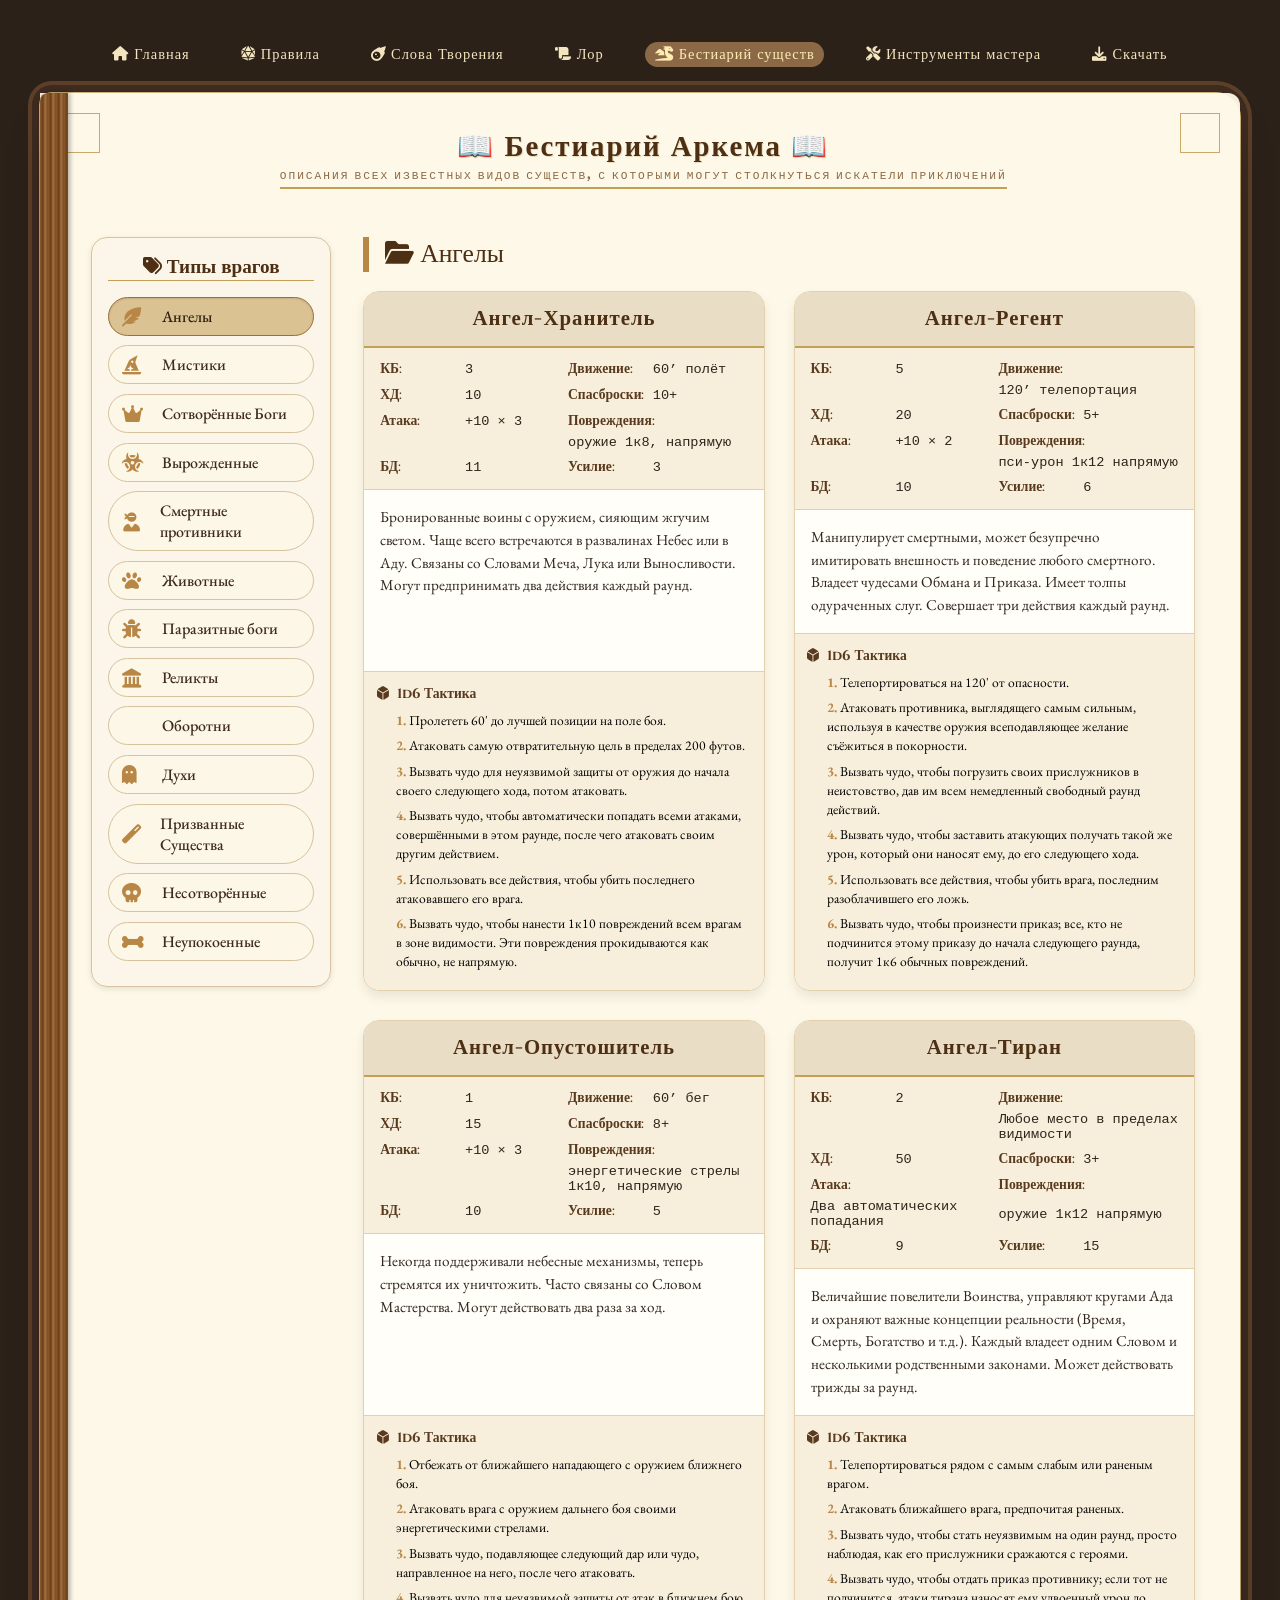
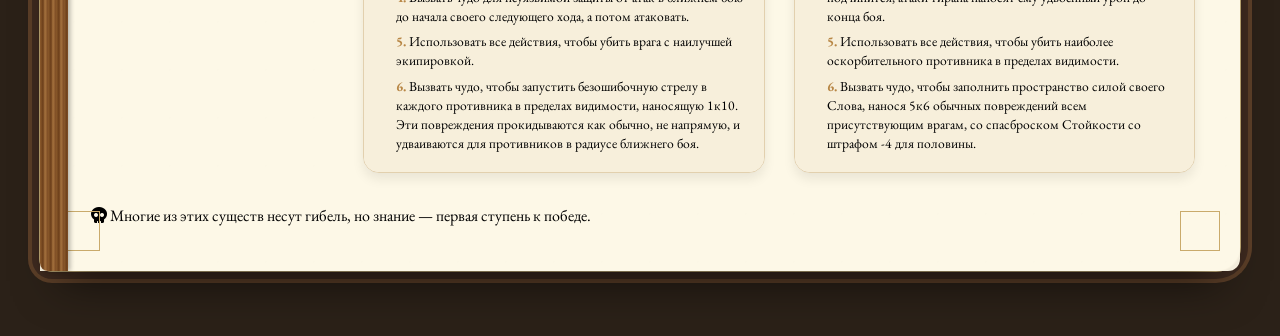
==== bestiary.html @ 27522616 "4" ====
<!DOCTYPE html>
<html lang="ru">
<head>
  <meta charset="UTF-8">
  <meta name="viewport" content="width=device-width, initial-scale=1.0, user-scalable=yes">
  <title>Бестиарий | Существа мира Аркем</title>
  <link href="https://fonts.googleapis.com/css2?family=Cinzel:wght@400;500;600;700&family=EB+Garamond:ital,wght@0,400;0,500;0,600;1,400;1,500&family=Special+Elite&display=swap" rel="stylesheet">
  <link rel="stylesheet" href="https://cdnjs.cloudflare.com/ajax/libs/font-awesome/6.0.0-beta3/css/all.min.css">
  <link rel="stylesheet" href="css/main.css">
  <style>
    /* Специфические стили для бестиария */
    .bestiary-container {
      display: flex;
      flex-wrap: wrap;
      gap: 2rem;
      margin-top: 1rem;
    }

    .categories-sidebar {
      flex: 0 0 240px;
      background: rgba(250, 245, 235, 0.6);
      border-radius: 1rem;
      padding: 1rem;
      border: 1px solid #d6c29d;
      box-shadow: inset 0 0 0 1px #fff8e7, 0 2px 6px rgba(0,0,0,0.1);
      height: fit-content;
    }

    .categories-sidebar h3 {
      font-family: 'Cinzel', serif;
      font-size: 1.2rem;
      text-align: center;
      margin-bottom: 1rem;
      color: #4d2f14;
      border-bottom: 1px solid #c2a156;
      display: inline-block;
      width: 100%;
    }

    .cat-btn {
      display: flex;
      align-items: center;
      gap: 0.7rem;
      width: 100%;
      background: #fdf7e8;
      border: 1px solid #d6c29d;
      border-radius: 2rem;
      padding: 0.5rem 0.8rem;
      margin-bottom: 0.6rem;
      font-family: 'EB Garamond', serif;
      font-size: 1rem;
      font-weight: 500;
      color: #3e2a1f;
      cursor: pointer;
      transition: all 0.2s;
      text-align: left;
    }

    .cat-btn i {
      width: 1.8rem;
      font-size: 1.2rem;
      color: #b88746;
    }

    .cat-btn:hover {
      background: #ecdbaa;
      border-color: #b88746;
    }

    .cat-btn.active {
      background: #dac292;
      border-color: #9b6e3c;
      color: #2d1f12;
      box-shadow: inset 0 1px 2px rgba(0,0,0,0.1);
    }

    .bestiary-content {
      flex: 1;
      min-width: 280px;
    }

    .category-title {
      font-family: 'Cinzel', serif;
      font-size: 1.6rem;
      color: #4d2f14;
      border-left: 6px solid #b88746;
      padding-left: 1rem;
      margin-bottom: 1.2rem;
    }

    .creature-grid {
      display: grid;
      grid-template-columns: repeat(auto-fill, minmax(380px, 1fr));
      gap: 1.8rem;
    }

    .creature-card {
      background: #fefcf5;
      border-radius: 1rem;
      border: 1px solid #e2d0ae;
      overflow: hidden;
      transition: transform 0.2s, box-shadow 0.2s;
      box-shadow: 0 6px 12px rgba(0,0,0,0.08);
      display: flex;
      flex-direction: column;
    }

    .creature-card:hover {
      transform: translateY(-4px);
      box-shadow: 0 12px 24px rgba(0,0,0,0.12);
    }

    .creature-name {
      background: #e9ddc5;
      padding: 0.8rem 1rem;
      font-family: 'Cinzel', serif;
      font-weight: 600;
      font-size: 1.3rem;
      color: #4d2f14;
      border-bottom: 2px solid #c2a156;
      text-align: center;
      letter-spacing: 1px;
    }

    .stats-grid {
      display: grid;
      grid-template-columns: repeat(2, 1fr);
      gap: 0.5rem;
      padding: 0.8rem 1rem;
      background: #f7efdb;
      border-bottom: 1px solid #e2d0ae;
      font-size: 0.85rem;
    }

    .stat-item {
      display: flex;
      align-items: baseline;
      gap: 0.3rem;
      flex-wrap: wrap;
    }

    .stat-label {
      font-family: 'Cinzel', serif;
      font-weight: 600;
      color: #5a3a1f;
      min-width: 80px;
    }

    .stat-value {
      font-family: 'Courier New', monospace;
      font-weight: 500;
      color: #2f241b;
    }

    .creature-desc {
      padding: 1rem;
      line-height: 1.5;
      font-size: 0.95rem;
      color: #2f241b;
      flex: 1;
      background: #fffef9;
    }

    .tactic-table {
      background: #f7efdb;
      border-top: 1px solid #e2d0ae;
      padding: 0.8rem;
      font-size: 0.85rem;
    }

    .tactic-table h4 {
      font-family: 'Cinzel', serif;
      margin-bottom: 0.5rem;
      color: #5a3a1f;
      display: flex;
      align-items: center;
      gap: 0.5rem;
    }

    .tactic-table ol {
      margin-left: 1.2rem;
      list-style-type: none;
      counter-reset: tactic-counter;
    }

    .tactic-table li {
      counter-increment: tactic-counter;
      margin-bottom: 0.4rem;
      line-height: 1.4;
    }

    .tactic-table li::before {
      content: counter(tactic-counter) ". ";
      font-weight: bold;
      color: #b88746;
    }

    .empty-message {
      text-align: center;
      font-style: italic;
      padding: 2rem;
      background: #faf3e4;
      border-radius: 1rem;
      color: #7a623c;
    }

    @media (max-width: 760px) {
      .bestiary-container {
        flex-direction: column;
      }
      .categories-sidebar {
        flex: auto;
        width: 100%;
      }
      .cat-btn {
        display: inline-flex;
        width: auto;
        margin-right: 0.5rem;
        margin-bottom: 0.5rem;
      }
      .categories-sidebar {
        display: flex;
        flex-wrap: wrap;
        gap: 0.5rem;
      }
      .categories-sidebar h3 {
        width: 100%;
      }
      .stats-grid {
        grid-template-columns: 1fr;
      }
      .stat-item {
        justify-content: space-between;
      }
    }
  </style>
</head>
<body>

<div class="nav-links">
  <a href="index.html"><i class="fas fa-home"></i> Главная</a>
  <a href="rules.html"><i class="fas fa-dice-d20"></i> Правила</a>
  <a href="words.html"><i class="fas fa-meteor"></i> Слова Творения</a>
  <a href="lore.html"><i class="fas fa-scroll"></i> Лор</a>
  <a href="bestiary.html" class="active"><i class="fas fa-dragon"></i> Бестиарий существ</a>
  <a href="tools.html"><i class="fas fa-tools"></i> Инструменты мастера</a>
  <a href="download.html"><i class="fas fa-download"></i> Скачать</a>
</div>

<div class="book">
  <div class="page">
    <div class="corner corner-tl"></div>
    <div class="corner corner-tr"></div>
    <div class="corner corner-bl"></div>
    <div class="corner corner-br"></div>

    <div style="text-align: center;">
      <div class="page-title">
        <h1>📖 Бестиарий Аркема 📖</h1>
        <div class="subhead">Описания всех известных видов существ, с которыми могут столкнуться искатели приключений</div>
      </div>
    </div>

    <div class="bestiary-container">
      <div class="categories-sidebar">
        <h3><i class="fas fa-tags"></i> Типы врагов</h3>
        <div id="category-buttons"></div>
      </div>
      <div class="bestiary-content">
        <div id="category-title" class="category-title"></div>
        <div id="creatures-list" class="creature-grid"></div>
      </div>
    </div>

    <div class="footer-note" style="margin-top: 2rem;">
      <span><i class="fas fa-skull"></i> Многие из этих существ несут гибель, но знание — первая ступень к победе.</span>
    </div>
  </div>
</div>

<script>
  const bestiaryData = {
    "Ангелы": [
      {
        name: "Ангел-Хранитель",
        stats: { КБ: "3", Движение: "60’ полёт", ХД: "10", Спасброски: "10+", Атака: "+10 × 3", Повреждения: "оружие 1к8, напрямую", БД: "11", Усилие: "3" },
        desc: "Бронированные воины с оружием, сияющим жгучим светом. Чаще всего встречаются в развалинах Небес или в Аду. Связаны со Словами Меча, Лука или Выносливости. Могут предпринимать два действия каждый раунд.",
        tactics: [
          "Пролететь 60' до лучшей позиции на поле боя.",
          "Атаковать самую отвратительную цель в пределах 200 футов.",
          "Вызвать чудо для неуязвимой защиты от оружия до начала своего следующего хода, потом атаковать.",
          "Вызвать чудо, чтобы автоматически попадать всеми атаками, совершёнными в этом раунде, после чего атаковать своим другим действием.",
          "Использовать все действия, чтобы убить последнего атаковавшего его врага.",
          "Вызвать чудо, чтобы нанести 1к10 повреждений всем врагам в зоне видимости. Эти повреждения прокидываются как обычно, не напрямую."
        ]
      },
      {
        name: "Ангел-Регент",
        stats: { КБ: "5", Движение: "120’ телепортация", ХД: "20", Спасброски: "5+", Атака: "+10 × 2", Повреждения: "пси-урон 1к12 напрямую", БД: "10", Усилие: "6" },
        desc: "Манипулирует смертными, может безупречно имитировать внешность и поведение любого смертного. Владеет чудесами Обмана и Приказа. Имеет толпы одураченных слуг. Совершает три действия каждый раунд.",
        tactics: [
          "Телепортироваться на 120' от опасности.",
          "Атаковать противника, выглядящего самым сильным, используя в качестве оружия всеподавляющее желание съёжиться в покорности.",
          "Вызвать чудо, чтобы погрузить своих прислужников в неистовство, дав им всем немедленный свободный раунд действий.",
          "Вызвать чудо, чтобы заставить атакующих получать такой же урон, который они наносят ему, до его следующего хода.",
          "Использовать все действия, чтобы убить врага, последним разоблачившего его ложь.",
          "Вызвать чудо, чтобы произнести приказ; все, кто не подчинится этому приказу до начала следующего раунда, получит 1к6 обычных повреждений."
        ]
      },
      {
        name: "Ангел-Опустошитель",
        stats: { КБ: "1", Движение: "60’ бег", ХД: "15", Спасброски: "8+", Атака: "+10 × 3", Повреждения: "энергетические стрелы 1к10, напрямую", БД: "10", Усилие: "5" },
        desc: "Некогда поддерживали небесные механизмы, теперь стремятся их уничтожить. Часто связаны со Словом Мастерства. Могут действовать два раза за ход.",
        tactics: [
          "Отбежать от ближайшего нападающего с оружием ближнего боя.",
          "Атаковать врага с оружием дальнего боя своими энергетическими стрелами.",
          "Вызвать чудо, подавляющее следующий дар или чудо, направленное на него, после чего атаковать.",
          "Вызвать чудо для неуязвимой защиты от атак в ближнем бою до начала своего следующего хода, а потом атаковать.",
          "Использовать все действия, чтобы убить врага с наилучшей экипировкой.",
          "Вызвать чудо, чтобы запустить безошибочную стрелу в каждого противника в пределах видимости, наносящую 1к10. Эти повреждения прокидываются как обычно, не напрямую, и удваиваются для противников в радиусе ближнего боя."
        ]
      },
      {
        name: "Ангел-Тиран",
        stats: { КБ: "2", Движение: "Любое место в пределах видимости", ХД: "50", Спасброски: "3+", Атака: "Два автоматических попадания", Повреждения: "оружие 1к12 напрямую", БД: "9", Усилие: "15" },
        desc: "Величайшие повелители Воинства, управляют кругами Ада и охраняют важные концепции реальности (Время, Смерть, Богатство и т.д.). Каждый владеет одним Словом и несколькими родственными законами. Может действовать трижды за раунд.",
        tactics: [
          "Телепортироваться рядом с самым слабым или раненым врагом.",
          "Атаковать ближайшего врага, предпочитая раненых.",
          "Вызвать чудо, чтобы стать неуязвимым на один раунд, просто наблюдая, как его прислужники сражаются с героями.",
          "Вызвать чудо, чтобы отдать приказ противнику; если тот не подчинится, атаки тирана наносят ему удвоенный урон до конца боя.",
          "Использовать все действия, чтобы убить наиболее оскорбительного противника в пределах видимости.",
          "Вызвать чудо, чтобы заполнить пространство силой своего Слова, нанося 5к6 обычных повреждений всем присутствующим врагам, со спасброском Стойкости со штрафом -4 для половины."
        ]
      }
    ],
    "Мистики": [
      {
        name: "Младший Мистик",
        stats: { КБ: "5", Движение: "30’ бег", ХД: "16", Спасброски: "9+", Атака: "+10 × 2", Повреждения: "магия 1к10 напрямую", БД: "10", Усилие: "6" },
        desc: "В высшей степени одарённые смертные маги, младшие адепты Чёрных Академий, первосвященники меньших религий и придворные волшебники. Обладают Словом Колдовства и теургическими призывами Врат. Способны совершать два действия за ход.",
        tactics: [
          "Переместиться так, чтобы прислужники или преграда оказались между ним и врагами. Некоторые Мистики двигаются сами, другие двигают или создают местность.",
          "Использовать Слово или призыв, чтобы проклясть, замедлить или другим способом ослабить противников.",
          "Обрушить на наиболее похожего на колдуна противника свою самую сильную доступную атаку.",
          "Использовать способность, действующую по площади, чтобы повредить как можно больше различных противников одновременно.",
          "Усилить своих прислужников Словом, дав им немедленное дополнительное действие, и нанести 1к12 повреждений всем противникам побочным эффектом Слова.",
          "Ничего не делать, кроме накопления силы целый раунд; в следующем раунде все его атаки автоматически попадают и наносят максимальные повреждения, эффект заклинаний также максимален."
        ]
      },
      {
        name: "Старший Мистик",
        stats: { КБ: "4", Движение: "60’ полёт", ХД: "22", Спасброски: "6+", Атака: "+11 × 2", Повреждения: "магия 1к12 напрямую", БД: "10", Усилие: "8" },
        desc: "Старшие маги Чёрных Академий, патриархи Единой Церкви, придворные волшебники императоров, личи-повелители. Адепты как минимум двух Слов в дополнение к Колдовству, способные использовать теургические призывы Врат или Пути. Обладают двумя действиями за ход.",
        tactics: [
          "Переместиться так, чтобы прислужники или преграда оказались между ним и врагами. Некоторые Мистики двигаются сами, другие двигают или создают местность.",
          "Использовать Слово или призыв, чтобы проклясть, замедлить или другим способом ослабить противников.",
          "Обрушить на наиболее похожего на колдуна противника свою самую сильную доступную атаку.",
          "Использовать способность, действующую по площади, чтобы повредить как можно больше различных противников одновременно.",
          "Усилить своих прислужников Словом, дав им немедленное дополнительное действие, и нанести 1к12 повреждений всем противникам побочным эффектом Слова.",
          "Ничего не делать, кроме накопления силы целый раунд; в следующем раунде все его атаки автоматически попадают и наносят максимальные повреждения, эффект заклинаний также максимален."
        ]
      },
      {
        name: "Мистик-Повелитель",
        stats: { КБ: "2", Движение: "120’ телепорт", ХД: "36", Спасброски: "3+", Атака: "+15 × 3", Повреждения: "магия 1к12 напрямую", БД: "11", Усилие: "15" },
        desc: "Колдуны-тираны целых миров или загадочные отшельники, обитающие в расколотых залах Небес. Для них открыта любая степень теургии, в дополнение к как минимум трём Словам помимо Колдовства. Могут совершать три действия за ход.",
        tactics: [
          "Переместиться так, чтобы прислужники или преграда оказались между ним и врагами. Некоторые Мистики двигаются сами, другие двигают или создают местность.",
          "Использовать Слово или призыв, чтобы проклясть, замедлить или другим способом ослабить противников.",
          "Обрушить на наиболее похожего на колдуна противника свою самую сильную доступную атаку.",
          "Использовать способность, действующую по площади, чтобы повредить как можно больше различных противников одновременно.",
          "Усилить своих прислужников Словом, дав им немедленное дополнительное действие, и нанести 1к12 повреждений всем противникам побочным эффектом Слова.",
          "Ничего не делать, кроме накопления силы целый раунд; в следующем раунде все его атаки автоматически попадают и наносят максимальные повреждения, эффект заклинаний также максимален."
        ]
      }
    ],
 "Сотворённые Боги": [
  {
    name: "Сотворённый Бог",
    stats: {
      КБ: "0",
      Движение: "120’ избранным способом",
      ХД: "50",
      Спасброски: "Всегда успех",
      Атака: "Два автоматических попадания",
      Повреждения: "удар 1к20 напрямую",
      БД: "11",
      Усилие: "Особое"
    },
    desc: "Сотворённые Боги — конструкты, воплощающие идеалы своих создателей. Обладают фактически неограниченным Усилием и свободно используют дары и чудеса своих Слов. Личные атаки наносят повреждения напрямую. Все существа с 1–2 хит-дайсами в пределах видимости полностью подчинены их воле. При гибели бог взрывается, нанося 10к8 повреждений в радиусе десяти миль или создавая магический монумент. Встречаются в компании теотехнических культов, без которых склонны к упадку.",
    tactics: [
      "Переместиться, чтобы занять командное место на поле боя, подходящее для внушения благоговейного страха своим врагам или атак дальних противников.",
      "Потратить раунд на наслаждение собственной мощью, используя Слова драматичным, но необязательно полезным способом.",
      "Выбрать одного противника и обрушить на него все имеющиеся в распоряжении бога кары. Оскорбляющим противникам отдаётся предпочтение перед опасными.",
      "Разбросать или дезориентировать врагов чудом, переместив их подальше от себя или создав между ними и собой барьер.",
      "Распространить вокруг божественный гнев, используя каждое действие против разных врагов, и каждый раз пользуясь разными атаками или чудесами.",
      "Потребовать от противников поклоняться ему, используя подрывающие силы чудеса, которые ослабляют или обращают врагов без риска их смерти."
    ]
  }
],
    "Вырожденные": [
{
    name: "Меньший Вырожденный",
    stats: {
      КБ: "7–9",
      Движение: "40’ бег",
      ХД: "1–5",
      Спасброски: "15+",
      Атака: "+ХД",
      Повреждения: "1к6 или согласно оружию",
      БД: "8",
      Усилие: "1"
    },
    desc: "Мерзкие и извращённые существа — деформированные звери или изменённые люди. В пределах одного типа имеют одинаковый класс брони и хит-дайсы, хотя альфы и вожди могут быть крупнее. Бонус к попаданию равен максимуму хит-дайсов.",
    tactics: [
      "Убежать от противника, который ранил его или его товарища в прошлом раунде, и атаковать кого-то другого. Если других врагов нет — съёжиться в страхе на один раунд.",
      "Обойти цель кругом, проклиная или иным способом выражая угрозу. Разумные создания могут попытаться вынудить противника сдаться.",
      "Атаковать ближнюю цель, предпочитая тех, кто уже сражается с его товарищем.",
      "Атаковать ближайшего раненого врага или противника, находящегося в уязвимом положении.",
      "Использовать свою атакующую способность на подходящей цели. Если доступной способности нет — атаковать ближайшего врага.",
      "Разорвать плоть павшего врага, убив его, или иным способом выразить природные позывы к неистовству и бездумному насилию."
    ]
  },
  {
    name: "Титанический Зверь",
    stats: {
      КБ: "2",
      Движение: "60’ предпочитаемым способом",
      ХД: "15",
      Спасброски: "8+",
      Атака: "+10 × 3",
      Повреждения: "физические 1к10 напрямую",
      БД: "10",
      Усилие: "5"
    },
    desc: "Ужасающие создания, способные сокрушить любого смертного противника и представляющие угрозу для пантеона Обожествлённых-новичков. Обладают дикими зачатками разума, могут действовать три раза за раунд. Большинство имеет несколько даров.",
    tactics: [
      "С разбега наброситься на самого большого врага в зоне видимости, с автоматическим попаданием своей первой атакой. Если это невозможно — просто атаковать.",
      "Использовать природное окружение против врагов, либо с помощью дара, либо простым разбиванием и разбрасыванием.",
      "С разбега наброситься на противника с оружием дальнего боя, который повредил его в прошлом раунде, с автоматическим попаданием первой атакой. Если такого противника нет, атаковать ближайшего врага.",
      "Активировать один из своих природных даров против врага рядом, предпочитая самого большого.",
      "Яростно угрожать самому раздражающему врагу в качестве действия. В следующей последовательности атак против этого врага все три атаки автоматически попадают.",
      "Припасть к земле и использовать защитные дары. Атаки в этом раунде не производятся, но если кто-то атакует его, он автоматически контратакует после получения удара."
    ]
  },
  {
    name: "Извращённый Огр",
    stats: {
      КБ: "3",
      Движение: "40’ бег",
      ХД: "20",
      Спасброски: "5+",
      Атака: "Одно автоматическое попадание",
      Повреждения: "физическое 1к12 напрямую",
      БД: "9",
      Усилие: "7"
    },
    desc: "Разумные Вырожденные, ведомые отвратительными желаниями. Способны сражаться с несколькими Обожествлёнными одновременно, имея три действия за раунд, но обычно полагаются на толпы меньших слуг, чтобы сначала ослабить противников.",
    tactics: [
      "Переместиться на поле боя подальше от самых опасных противников.",
      "Приказать своим прислужникам прикрыть себя от опасности, дав им немедленно свободный раунд действий.",
      "Использовать один из своих даров на каком-то предмете или особенности рельефа, подготовленной заранее, приведя в действие ловушку или используя природную особенность в качестве опасности для врагов.",
      "Использовать атакующий дар прямо на врага, потратив остальные действия за раунд на атаки.",
      "Пожертвовать отдельным прислужником или 1к6 хит-дайсов союзной Толпы, чтобы отвлечь или помешать противнику, позволяя следующей атаке огра по нему нанести максимальный урон.",
      "Использовать каждое действие в этот ход для призыва даров против своих врагов. Если Усилия недостаточно, атаковать самого слабого или раненого врага, которого легко достать."
    ]
  }    

],
    "Смертные противники": [
{
    name: "Гражданский",
    stats: {
      КБ: "9",
      Движение: "30’ бег",
      ХД: "1",
      Спасброски: "15+",
      Атака: "+0",
      Повреждения: "1к2 или оружие",
      БД: "7",
      Усилие: "1"
    },
    desc: "Обычные люди, не имеющие боевой подготовки. Практически не влияют на бой, если только не действуют большими толпами. В большинстве случаев встречаются в составе Толп, если должны задержать героя."
  },
  {
    name: "Воин",
    stats: {
      КБ: "7–5",
      Движение: "30’ бег",
      ХД: "1",
      Спасброски: "15+",
      Атака: "+1",
      Повреждения: "1к2 или оружие",
      БД: "8",
      Усилие: "1"
    },
    desc: "Обычный солдат или наёмник, знакомый с оружием. Может стать помехой для Обожествлённого-новичка, особенно если хорошо вооружён и действует в группе."
  },
  {
    name: "Ветеран",
    stats: {
      КБ: "5–3",
      Движение: "30’ бег",
      ХД: "2",
      Спасброски: "14+",
      Атака: "+4",
      Повреждения: "1к4 или оружие",
      БД: "10",
      Усилие: "1"
    },
    desc: "Закалённый боями воин, прошедший не одно сражение. Представляет серьёзную угрозу для обычных людей и может доставить проблемы неопытному Обожествлённому."
  },
  {
    name: "Младший Герой",
    stats: {
      КБ: "4",
      Движение: "30’ бег",
      ХД: "4",
      Спасброски: "13+",
      Атака: "+6",
      Повреждения: "1к10+2",
      БД: "11",
      Усилие: "3"
    },
    desc: "Талантливый воин или искатель приключений, достигший выдающегося мастерства. Обладает одним боевым даром (из Слов Меча, Лука или Выносливости), отражающим его навыки. Может Прилагать Усилие, чтобы проходить спасброски как Обожествлённые. Сам по себе не опасен для боевого полубога, но несколько таких героев могут стать проблемой.",
    tactics: [
      "Использовать свой боевой дар для атаки или защиты.",
      "Сражаться в паре с союзниками, чтобы использовать численное преимущество.",
      "При необходимости отступить, если противник явно превосходит силой."
    ]
  },
  {
    name: "Старший Герой",
    stats: {
      КБ: "3",
      Движение: "40’ бег",
      ХД: "8",
      Спасброски: "11+",
      Атака: "+10 × 2",
      Повреждения: "1к8+5",
      БД: "11",
      Усилие: "4"
    },
    desc: "Один из самых могущественных воинов своей нации, способный противостоять Обожествлённому-новичку. Обладает тремя боевыми дарами (обычно атакующий, защитный и связанный с перемещением или окружением). Совершает два действия за раунд.",
    tactics: [
      "Использовать атакующий дар против самой опасной цели.",
      "Активировать защитный дар перед лицом сильной угрозы.",
      "Маневрировать, используя дар перемещения, чтобы занять выгодную позицию.",
      "Комбинировать атаки с союзниками для достижения максимального эффекта."
    ]
  },
  {
    name: "Опытный Маг",
    stats: {
      КБ: "7",
      Движение: "30’ бег",
      ХД: "6",
      Спасброски: "12+",
      Атака: "+5",
      Повреждения: "1к6",
      БД: "9",
      Усилие: "6"
    },
    desc: "Могущественный колдун, архимаг какой-либо школы низкой магии. Помимо этого владеет тремя дарами, используемыми как мгновенные заклинания. Совершает два действия за раунд. Часто встречается как придворный волшебник или тайный советник правителя.",
    tactics: [
      "Использовать дары для дистанционных атак или ослабления противников.",
      "Применять защитную магию, если враг приближается.",
      "Держаться позади союзников, используя их как прикрытие.",
      "При необходимости использовать чудо для побега или создания препятствий."
    ]
  }
    
],
    "Животные": [
 {
    name: "Жалкий паразит",
    stats: {
      КБ: "8",
      Движение: "20’ бег",
      ХД: "1",
      Спасброски: "15+",
      Атака: "+1",
      Повреждения: "укус 1к4",
      БД: "7",
      Усилие: "1"
    },
    desc: "Мелкие вредители — крысы, рои насекомых, другие маленькие кусачие существа. Практически всегда встречаются Толпами, если должны представлять угрозу для Обожествлённого."
  },
  {
    name: "Стайный охотник",
    stats: {
      КБ: "7",
      Движение: "40’ бег",
      ХД: "1",
      Спасброски: "15+",
      Атака: "+2",
      Повреждения: "укус 1к6",
      БД: "8",
      Усилие: "1"
    },
    desc: "Волки, дикие псы и прочие крупные звери, нападающие группами. В Толпе должны обладать даром, отражающим способности совместной работы. Скаковые лошади используют те же характеристики, но сражаются только при самообороне."
  },
  {
    name: "Большой охотник",
    stats: {
      КБ: "8",
      Движение: "40’ бег",
      ХД: "3",
      Спасброски: "13+",
      Атака: "+5",
      Повреждения: "укус 1к8",
      БД: "9",
      Усилие: "1"
    },
    desc: "Львы, крупные хищники исключительной свирепости. Не обязательно должны быть в Толпе, чтобы создать проблемы герою-новичку. Имеют дар, представляющий преимущества сотрудничества стаи. Боевые лошади могут использовать эти характеристики и сражаться вместе с наездником."
  },
  {
    name: "Одинокий Охотник",
    stats: {
      КБ: "7",
      Движение: "40’ бег",
      ХД: "4",
      Спасброски: "13+",
      Атака: "+7 × 2",
      Повреждения: "укус 1к8+2",
      БД: "8",
      Усилие: "2"
    },
    desc: "Тигры, акулы и другие свирепые хищники, охотящиеся в одиночку. Обладают даром, подходящим их природе (скрытность, мощный удар или способность к засаде)."
  },
  {
    name: "Большой Травоядный",
    stats: {
      КБ: "7",
      Движение: "30’ бег",
      ХД: "7",
      Спасброски: "12+",
      Атака: "+9",
      Повреждения: "пинок 1к10+2",
      БД: "7",
      Усилие: "1"
    },
    desc: "Слоны, быки и прочие крупные травоядные, способные затоптать врага. Могут иметь полезный в бою дар (например, «топот» или «удар бивнями»), но часто полагаются на грубую силу."
  },
  {
    name: "Король Хищников",
    stats: {
      КБ: "6",
      Движение: "40’ бег",
      ХД: "12",
      Спасброски: "9+",
      Атака: "+10 × 3",
      Повреждения: "1к10+2",
      БД: "9",
      Усилие: "3"
    },
    desc: "Легендарные звери, герои животного мира, седеющие хищники ужасающего гнева. Могут действовать дважды за раунд и обладают двумя подходящими дарами (например, «Неуловимая цель», «Смертельный прыжок», «Крик страха»)."
  }    

],
    "Паразитные боги": [
{
    name: "Слабый бог",
    stats: {
      КБ: "3",
      Движение: "30’ бег",
      ХД: "15",
      Спасброски: "10+",
      Атака: "+10 × 2",
      Повреждения: "1к8 напрямую",
      БД: "9",
      Усилие: "5"
    },
    desc: "Недавно сформировавшийся паразитный бог или черпающий силу из небольшого небесного изъяна. Достаточно силён, чтобы победить Обожествлённого-новичка, но полный пантеон может его одолеть. Обычно имеет небольшой культ из нескольких Маленьких Толп. Совершает два действия за раунд.",
    tactics: [
      "Переместиться, чтобы вступить в бой с целью, которая наиболее явно отрицает его божественную власть.",
      "Обрушить физические атаки на текущего врага.",
      "Использовать божественный дар против текущей цели.",
      "Предаться раунду божественного экстаза, слепо используя свои способности, не заботясь о тактике.",
      "Призвать чудо, полезное для него в бою.",
      "Призвать чудо, чтобы усилить прислужников или союзников. Если союзников нет — ослабить противников чудом."
    ]
  },
  {
    name: "Укоренившийся бог",
    stats: {
      КБ: "2",
      Движение: "60’ избранным способом",
      ХД: "25",
      Спасброски: "6+",
      Атака: "+10 × 2",
      Повреждения: "1к12 напрямую",
      БД: "10",
      Усилие: "10"
    },
    desc: "Накопил силу и стал серьёзной угрозой для пантеона. Обычно имеет первосвященника (Мистика) и одну-две Больших Толпы прислужников. Победа требует тщательного планирования. Совершает три действия за раунд.",
    tactics: [
      "Переместиться, чтобы вступить в бой с целью, которая наиболее явно отрицает его божественную власть.",
      "Обрушить физические атаки на текущего врага.",
      "Использовать божественный дар против текущей цели.",
      "Предаться раунду божественного экстаза, слепо используя свои способности, не заботясь о тактике.",
      "Призвать чудо, полезное для него в бою.",
      "Призвать чудо, чтобы усилить прислужников или союзников. Если союзников нет — ослабить противников чудом."
    ]
  },
  {
    name: "Ужасный бог",
    stats: {
      КБ: "1",
      Движение: "120’ избранным способом",
      ХД: "40",
      Спасброски: "3+",
      Атака: "Два автоматических попадания",
      Повреждения: "1к12 напрямую",
      БД: "11",
      Усилие: "15"
    },
    desc: "Метастазировавший паразитный бог чудовищной силы. Ему служит целое государство или мир с настоящими армиями и кругом свирепых помощников. Победа требует существенной подготовки. Совершает три действия за раунд.",
    tactics: [
      "Переместиться, чтобы вступить в бой с целью, которая наиболее явно отрицает его божественную власть.",
      "Обрушить физические атаки на текущего врага.",
      "Использовать божественный дар против текущей цели.",
      "Предаться раунду божественного экстаза, слепо используя свои способности, не заботясь о тактике.",
      "Призвать чудо, полезное для него в бою.",
      "Призвать чудо, чтобы усилить прислужников или союзников. Если союзников нет — ослабить противников чудом."
    ]
  },
  {
    name: "Погребённая Мать",
    stats: {
      КБ: "4",
      Движение: "30’ под землёй",
      ХД: "15",
      Спасброски: "10+",
      Атака: "+10 × 2",
      Повреждения: "1к8 напрямую",
      БД: "10",
      Усилие: "5"
    },
    desc: "Паразитный бог, связанный со Словом Земли. Выглядит как гигантская темнокожая женщина, наполовину погребённая в землю. Может создавать каменные стены, хватать врагов каменной хваткой, плыть сквозь землю и обрушивать камни на противников. Жаждет поклонения и тысячу лет скрывается в руинах, вынуждая путников молиться до смерти.",
    tactics: [
      "Переместиться, чтобы вступить в бой с целью, которая наиболее явно отрицает её власть.",
      "Обрушить физические атаки на текущего врага.",
      "Использовать Каменную Хватку или Опрокинуть Камни против группы врагов.",
      "Предаться раунду божественного экстаза, слепо используя способности.",
      "Создать Скальный Силок, чтобы изолировать врагов или сбежать с пленником.",
      "Призвать чудо, чтобы усилить прислужников (если есть) или ослабить противников."
    ]
  }    
],
    "Реликты": [
{
    name: "Древний Выживший",
    stats: {
      КБ: "5–7",
      Движение: "30’ бег",
      ХД: "1–3",
      Спасброски: "15+",
      Атака: "+ХД",
      Повреждения: "1к4 или оружие",
      БД: "8",
      Усилие: "1"
    },
    desc: "Остатки миров, погрузившихся в хаос. Эти существа когда-то были людьми, но отчаянные обстоятельства вынудили их на ужасные изменения. Древние определяются голодом и живут в нужде, неумолимо преследуя чужеземцев, обладающих ресурсами. Могут использовать древнее оружие или устройства, имитирующие дар, но действующие лишь раз.",
    tactics: [
      "Схватить еду, ценности или полезный хлам с трупов или окружения.",
      "Атаковать цель, у которой больше всего ценимого ресурса, или того, кто выглядит самым вкусным.",
      "Переместиться к ближайшей группе союзников, атакуя ту же цель, что и они.",
      "Яростно наброситься на павшего противника, убив его и забрав пожитки, или вырезав куски мяса.",
      "Использовать устройство или технологию, которые они нашли, или врождённую способность. В противном случае просто атаковать.",
      "Наброситься на привлекающего внимание противника с яростным отчаянием, получая +4 к попаданию, но автоматически позволяя следующей атаке по себе попасть."
    ]
  },
  {
    name: "Автоматон-Охранник",
    stats: {
      КБ: "3",
      Движение: "40’ бег",
      ХД: "12",
      Спасброски: "10+",
      Атака: "+10 × 2",
      Повреждения: "удар или выстрел 2к12",
      БД: "12",
      Усилие: "4"
    },
    desc: "Искусственная форма жизни, оставленная мёртвыми цивилизациями. Создан для обороны, может быть неактивен до появления нарушителей. Обладает 2–3 боевыми дарами. Может действовать дважды за раунд.",
    tactics: [
      "Самопочинка на 1к6 хит-дайсов. Требует обоих действий за раунд.",
      "Атаковать ближайшую цель, используя оба доступных действия.",
      "Использовать дар на самой угрожающей цели рядом.",
      "Напасть на наиболее сильно раненого или выглядящего слабым врага.",
      "Потратить действие, вызывая подкрепления или посылая сигнал тревоги хозяевам, даже если те мертвы сотни лет.",
      "В качестве действия электрический разряд, выброс радиации или магическая вспышка наносит 3к6 повреждений всем врагам в радиусе ближнего боя."
    ]
  },
  {
    name: "Вековой Уродец",
    stats: {
      КБ: "4",
      Движение: "60’ бег",
      ХД: "20",
      Спасброски: "8+",
      Атака: "+14 × 3",
      Повреждения: "укус 1к12 напрямую",
      БД: "9",
      Усилие: "6"
    },
    desc: "Реликт, извращённый нестабильными законами природы. Провёл столетия в странном существовании, способен бросить серьёзный вызов неопытному пантеону. Обладает 2–3 дарами и доступом к соответствующему Слову. Действует дважды за раунд.",
    tactics: [
      "Использовать один из своих даров против противника, больше всего его разозлившего.",
      "Задействовать чудо или каким-то образом использовать окружающую среду против нападающих.",
      "За один раунд сделать что-то, выглядящее совершенно иррационально или жутко человечно по своей природе.",
      "Яростно наброситься на ближайшую жертву. Это занимает оба действия, но все три атаки автоматически попадают.",
      "Исступлённо атаковать, равномерно распределяя доступные атаки между всеми врагами в пределах досягаемости.",
      "Подгонять своих меньших братьев, давая всем диким союзникам свободное действие. Если никого нет, потратить действие на атаку ближайшего противника, потом второе — чтобы убраться из пределов досягаемости."
    ]
  }   


],
    "Оборотни": [
 {
    name: "Опытный Многоликий убийца",
    stats: {
      КБ: "4",
      Движение: "30’ бег",
      ХД: "15",
      Спасброски: "8+",
      Атака: "+10 × 2",
      Повреждения: "1к8 напрямую",
      БД: "10",
      Усилие: "5"
    },
    desc: "Особая порода оборотней, рождающаяся внешне обычными людьми. На восемнадцатый день рождения программированное откровение берёт контроль, и они становятся убийцами. Могут принимать форму, голос и одежду любого гуманоида. Не стареют, веками оттачивают мастерство. Одолимое желание убивать 'врагов' заставляет их совершать убийства не реже раза в месяц. Ветераны столетий убийств обладают 2–3 меньшими дарами из Слов Меча, Обмана или Проворства. Совершают два действия за раунд.",
    tactics: [
      "Принять облик кого-то из окружения цели, чтобы подойти незамеченным.",
      "Использовать дар Обмана или Проворства для внезапной атаки.",
      "Атаковать дважды, предпочитая раненых или изолированных врагов.",
      "Сменить облик и скрыться, если бой складывается неудачно.",
      "Применить дар Меча для нанесения максимального урона выбранной жертве.",
      "Использовать окружение для засады, а затем быстро отступить."
    ]
  },
],
    "Духи": [
     {
    name: "Младший дух",
    stats: {
      КБ: "5",
      Движение: "30’ дрейф",
      ХД: "5",
      Спасброски: "13+",
      Атака: "+5",
      Повреждения: "удар 1к6",
      БД: "9",
      Усилие: "2"
    },
    desc: "Элементали, призраки или души низшего порядка. Очень опасны для обычных людей, но не доставляют особых проблем Обожествлённому. Для воздействия на материальный мир нуждаются в оболочке (физическое тело, элементальная материя или вселение в живое существо). Без оболочки нематериальны и невидимы, неуязвимы для физических атак.",
    tactics: [
      "Использовать один из своих даров против оппонента, последним повредившего его оболочку.",
      "Сотворить чудо, чтобы использовать элементальную энергию, предназначение оболочки души или способность тела призрака против врага.",
      "Сделать что-то, служащее его назначению или фокусу, даже если для боя это тактически неблагоразумно.",
      "Свирепо напасть на наиболее очевидного противника его предназначения или природы, используя против него все свои атаки.",
      "Напасть на первого нарушителя или врага, изначально привлёкшего внимание духа, с использованием всех его атак.",
      "Использовать дар, чтобы усилить себя или залечить раны. Если дух защищает определённую местность, используйте энергию или природу места, чтобы описать эффект."
    ]
  },
  {
    name: "Старший дух",
    stats: {
      КБ: "4",
      Движение: "60’ дрейф",
      ХД: "15",
      Спасброски: "8+",
      Атака: "+10 × 2",
      Повреждения: "удар 1к12",
      БД: "10",
      Усилие: "8"
    },
    desc: "Призраки-хранители могущественных родов или святых мест, зрелые элементали, искусственные души высокого ранга. Могут действовать дважды за раунд. Вселяются в живых существ, чтобы контролировать их, или используют созданные оболочки.",
    tactics: [
      "Использовать один из своих даров против оппонента, последним повредившего его оболочку.",
      "Сотворить чудо, чтобы использовать элементальную энергию, предназначение оболочки души или способность тела призрака против врага.",
      "Сделать что-то, служащее его назначению или фокусу, даже если для боя это тактически неблагоразумно.",
      "Свирепо напасть на наиболее очевидного противника его предназначения или природы, используя против него все свои атаки.",
      "Напасть на первого нарушителя или врага, изначально привлёкшего внимание духа, с использованием всех его атак.",
      "Использовать дар, чтобы усилить себя или залечить раны. Если дух защищает определённую местность, используйте энергию или природу места, чтобы описать эффект."
    ]
  },
  {
    name: "Могучий дух",
    stats: {
      КБ: "3",
      Движение: "90’ дрейф",
      ХД: "30",
      Спасброски: "5+",
      Атака: "Два автоматических попадания",
      Повреждения: "1к8 напрямую",
      БД: "11",
      Усилие: "12"
    },
    desc: "Духи-покровители целых государств или великих городов, легендарные элементали, древние души, созданные архимагами. Могут действовать дважды за раунд. Нередко выступают как фальшивые боги для местных культов. Для материализации требуют сложные оболочки, создаваемые годами.",
    tactics: [
      "Использовать один из своих даров против оппонента, последним повредившего его оболочку.",
      "Сотворить чудо, чтобы использовать элементальную энергию, предназначение оболочки души или способность тела призрака против врага.",
      "Сделать что-то, служащее его назначению или фокусу, даже если для боя это тактически неблагоразумно.",
      "Свирепо напасть на наиболее очевидного противника его предназначения или природы, используя против него все свои атаки.",
      "Напасть на первого нарушителя или врага, изначально привлёкшего внимание духа, с использованием всех его атак.",
      "Использовать дар, чтобы усилить себя или залечить раны. Если дух защищает определённую местность, используйте энергию или природу места, чтобы описать эффект."
    ]
  }

    ],
    "Призванные Существа": [
      {
    name: "Киноварная Искра",
    stats: {
      КБ: "5",
      Движение: "30’ полёт",
      ХД: "2–4",
      Спасброски: "14+ или 13+",
      Атака: "+ХД × 2",
      Повреждения: "сгусток пламени 1к6",
      БД: "12",
      Усилие: "1"
    },
    desc: "Раскалённые искры, призываемые Киноварным Орденом. Опасны и непредсказуемы, подчиняются только приказу жечь определённые цели. Исчезают после сцены. Галлон воды, выплеснутый с попаданием по КБ 9, наносит 1к8 повреждений.",
    tactics: [
      "Пролететь 30’ к лучшей позиции на поле боя.",
      "Атаковать предмет, выглядящий наиболее горючим.",
      "Сжечь самый горючий оставленный без присмотра предмет в зоне досягаемости.",
      "Разбрызгать вокруг ауру пламени, нанеся 1к4 повреждений всему в радиусе 10 футов.",
      "Ярко засиять (Усилие до конца сцены), заставив врагов перебрасывать броски на попадание и выбирать худший результат.",
      "Потратить один хит-дайс, чтобы совершить две дополнительные атаки сгустками пламени."
    ]
  },
  {
    name: "Киноварное Пламя",
    stats: {
      КБ: "5",
      Движение: "60’ полёт",
      ХД: "8",
      Спасброски: "11+",
      Атака: "+8 × 2",
      Повреждения: "сгусток пламени 1к10",
      БД: "12",
      Усилие: "3"
    },
    desc: "Квинтэссенция огня, призывается только архимагом Киноварного Ордена. Продолжает жечь каждый раунд, пока существует. Если призыватель без сознания или убит, неистовствует до конца сцены. Уязвимо к воде (как искра).",
    tactics: [
      "Лететь 60’ к наибольшей видимой куче горючего материала.",
      "Бросить огненную бомбу в точку в пределах видимости, нанося 1к10 повреждений в радиусе 20’.",
      "Замерцать жаром (Усилие до конца сцены), получив неуязвимость к немагическому оружию до следующего хода.",
      "Атаковать цель сгустком, который прилипает и автоматически попадает в следующем раунде.",
      "Окутать противника (Усилие до конца сцены), автоматически нанося 1к12 повреждений.",
      "Потратить один хит-дайс, чтобы совершить две дополнительные атаки сгустками пламени."
    ]
  },
  {
    name: "Теотехнический Дрон",
    stats: {
      КБ: "4",
      Движение: "30’ полёт или 60’ на колёсах",
      ХД: "2 или 4",
      Спасброски: "14+ или 13+",
      Атака: "+ХД × 2",
      Повреждения: "клинки или сгустки энергии 1к6",
      БД: "12",
      Усилие: "1"
    },
    desc: "Создаётся теотехником, требует компонентов стоимостью 1 Богатство. Не обладает сознанием, но разумно реагирует на приказы. Может быть деактивирован чудесами Мастерства, но затем перезачарован без дополнительных затрат.",
    tactics: [
      "Приблизиться к ближайшей цели.",
      "Сфокусировать огонь на самом большом враге из присутствующих.",
      "Минимизировать получаемый урон на 1 (Усилие до конца сцены) до следующего хода.",
      "Сфокусировать огонь на наиболее раненной цели.",
      "Сфокусировать огонь на последнем повредившем его существе.",
      "Залить всё вокруг огнём, получив две дополнительных дистанционных атаки в этот раунд (Усилие до конца сцены)."
    ]
  },
  {
    name: "Теотехнический Иконопоклонник",
    stats: {
      КБ: "3",
      Движение: "40’ бег",
      ХД: "8",
      Спасброски: "11+",
      Атака: "+8 × 2",
      Повреждения: "клинки или сгустки энергии 1к8",
      БД: "12",
      Усилие: "3"
    },
    desc: "Гуманоидный автоматон в полтора раза выше человека, расписанный знаками мёртвых богов. Приводится в действие остатками поклонения. Постоянно гудит эхом древних молитв. Постройка требует знаний архимага и компонентов стоимостью 2 Богатства. Старые экземпляры могут обретать самосознание.",
    tactics: [
      "Наброситься на самого оскорбительного или грубого врага.",
      "Получить неуязвимость к немагическому оружию (Усилие до следующего хода).",
      "Равномерно распределить атаки между всеми видимыми противниками.",
      "Заискриться электричеством, нанося 1 урон каждому, кто бьёт его в ближнем бою до следующего хода.",
      "Сфокусировать огонь на самом раненном враге в зоне видимости.",
      "Восстановить два хит-дайса урона (Усилие до конца дня)."
    ]
  },
  {
    name: "Несотворённая Тень",
    stats: {
      КБ: "5",
      Движение: "40’ бег",
      ХД: "3 или 6",
      Спасброски: "14+ или 12+",
      Атака: "+ХД × 2",
      Повреждения: "когти 1к4 напрямую",
      БД: "10",
      Усилие: "2"
    },
    desc: "Призывается колдунами, заключившими договор. Обычно исчезает после сцены, появляясь свободным чудовищем в другом месте. Некоторые колдуны могут убедить тень остаться ужасным предложением.",
    tactics: [
      "Бежать к самой слабой на вид цели в зоне видимости.",
      "Атаковать случайно выбранных противников в пределах досягаемости.",
      "Защитно рассеять следующий направленный против неё дар или чудо (Усилие).",
      "Игнорировать физические преграды между собой и целью (Усилие до конца сцены).",
      "Неистово наброситься на павшего врага, игнорируя активных противников.",
      "Издать чудовищный вопль, заставляющий всех персонажей Ведущего с 3ХД или меньше пройти проверку Боевого Духа."
    ]
  },
  {
    name: "Несотворённый Непрошенный",
    stats: {
      КБ: "5",
      Движение: "60’ полёт",
      ХД: "10",
      Спасброски: "10+",
      Атака: "+10 × 2",
      Повреждения: "сгустки энергии 1к6 напрямую",
      БД: "12",
      Усилие: "4"
    },
    desc: "Ужасные существа, вызываемые опытными колдунами, заключившими договор. Отвратительно деформированы. Служат установленное время (сцена, год и день или больше в обмен на подношения). Неосторожные призыватели могут стать слугами Непрошенного.",
    tactics: [
      "Создать 1 очко Холодного Дыхания (Усилие до конца сцены).",
      "Сфокусировать все атаки на наиболее тяжело раненном враге.",
      "Сфокусировать все атаки на наименее раненном противнике.",
      "Защитно рассеять следующий направленный против него дар (Усилие до конца сцены).",
      "Автоматически попасть по противнику сгустком энтропии с прямым уроном 1к8 (Усилие до конца сцены).",
      "Выдохнуть облако коррозийного дыма, наносящего 1к8 повреждений всем в радиусе 30 футов."
    ]
  }

    ],
    "Несотворённые": [

      {
    name: "Крадущийся Ужас",
    stats: {
      КБ: "6",
      Движение: "40’ крадучись",
      ХД: "7",
      Спасброски: "11+",
      Атака: "+8 × 2",
      Повреждения: "когти 1к12",
      БД: "10",
      Усилие: "3"
    },
    desc: "Редко встречается в одиночку, обычно действует группами. Некоторые достаточно разумны, чтобы притворяться людьми, обладают Словом Обмана. Могут появляться Толпами. Обладают способностью Чёрное Поглощение (сводить на нет дар, Приложив Усилие) и Холодным Дыханием, затрудняющим использование божественных сил.",
    tactics: [
      "Исчезнуть в тень или другое укромное место. Пока не атакует, чтобы его увидеть, нужно пройти спасбросок.",
      "Использовать дар против наиболее спрятанного или укрытого противника, предпочитая врагов из задних рядов.",
      "Прыгнуть, телепортироваться или метнуться жидкой тенью к отдалённому противнику и атаковать его всеми доступными действиями.",
      "Использовать чудо своего Слова, чтобы сбить с толку, запутать или обманом заставить врагов атаковать или мешать друг другу.",
      "С истерической яростью атаковать одного врага. Каждая атака в это действие автоматически попадает, но до следующего хода все атаки врагов по нему также попадают автоматически.",
      "Создать действием болезненную божественную обратную связь. Следующий дар, использованный Обожествлённым, нанесёт тому 1к8 повреждений."
    ]
  },
  {
    name: "Гигантская Мерзость",
    stats: {
      КБ: "3",
      Движение: "50’ шатаясь",
      ХД: "30",
      Спасброски: "5+",
      Атака: "+15 × 3",
      Повреждения: "удар 1к12 напрямую",
      БД: "12",
      Усилие: "10"
    },
    desc: "Вздымающийся шар со щупальцами или колосс ночи и осязаемых криков. Один вид заставляет персонажей Ведущего проходить проверку Боевого Духа. Некоторые заставляют людей создавать культы. Обладает Чёрным Поглощением и Холодным Дыханием. Может действовать дважды за раунд.",
    tactics: [
      "Ударить по земле или сооружению неподалёку, открыв трещину в Ночь, которая наносит 4к6 повреждений всем поблизости.",
      "Выбрать самого непокорного врага из присутствующих и обрушить на него все свои атаки.",
      "В качестве одного действия нанести широкий удар вокруг себя, совершив атаку против всех противников в пределах 10 футов.",
      "Одним действием использовать своё Слово, чтобы ослабить врага или поймать в ловушку; вторым действием атаковать этого противника.",
      "Произнести нечестивую, сводящую с ума фразу; все, кто её слышит, должны пройти спасбросок или совершить свободную атаку против союзника неподалёку.",
      "Поглотить павшего врага и получить его максимальные хит-дайсы лечением. Если в пределах досягаемости нет трупов, извергнуть на цель кислотную энтропию с 5к10 повреждений."
    ]
  }
    

],
    "Неупокоенные": [
  {
    name: "Анкалийский Остов",
    stats: {
      КБ: "9",
      Движение: "30’ шатаясь",
      ХД: "1",
      Спасброски: "15+",
      Атака: "+1",
      Повреждения: "укус 1к6",
      БД: "12",
      Усилие: "Нет"
    },
    desc: "Появление Ночных дорог в Анкалии вызвало Опустошающую Чуму, заставляющую трупы восставать. Эти меньшие неупокоенные сбиваются в Толпы, чтобы пожрать живых. Не обладают продвинутой тактикой, но ходят слухи о более странных и стойких разновидностях."
  },
  {
    name: "Боевой Драугр",
    stats: {
      КБ: "3",
      Движение: "40’ шатаясь",
      ХД: "5",
      Спасброски: "12+",
      Атака: "+7",
      Повреждения: "удар 1к12",
      БД: "12",
      Усилие: "1"
    },
    desc: "Самые большие и хорошо сохранившиеся драугры Ульстанга, облачённые в кольчуги и железные пластины. Эти старшие неупокоенные подчиняются боевым капитанам и иногда проявляют дар Слова Меча или Выносливости. Большинство ищет уничтожения в битве, боясь Ада меньше, чем мук существования."
  },
  {
    name: "Высохший Повелитель",
    stats: {
      КБ: "3",
      Движение: "50’ шарканье",
      ХД: "25",
      Спасброски: "5+",
      Атака: "+15 × 2",
      Повреждения: "удар 1к12 напрямую",
      БД: "12",
      Усилие: "10"
    },
    desc: "Труп, вмещающий душу великого полководца или могущественного первосвященника. Обладает полудюжиной даров, отражающих живые таланты, и возможно даже Словом. Может действовать три раза за раунд и представляет опасность даже для целого пантеона.",
    tactics: [
      "Отправить прислужников в бой, дав им свободное действие. Если слуг нет, атаковать ближайшего врага.",
      "Использовать атакующий дар против наиболее угрожающего врага в противостоящей группе.",
      "Пережить древний момент славы, предавшись воспоминаниям и использовав дар, как он это сделал в минувшем событии.",
      "Вдохнуть жизненную силу существ вокруг себя в качестве двух действий, нанося 4к6 повреждений всем присутствующим врагам.",
      "Размахивать оружием или сгустками смертельной силы, распределив свои атаки равномерно между всеми присутствующими противниками.",
      "Проявить невероятную стойкость. Это занимает два действия, но даёт ему неуязвимость против физического урона до начала его следующего раунда."
    ]
  }    

]
  };

  const categoriesOrder = [
    "Ангелы", "Мистики", "Сотворённые Боги", "Вырожденные",
    "Смертные противники", "Животные", "Паразитные боги", "Реликты",
    "Оборотни", "Духи", "Призванные Существа", "Несотворённые", "Неупокоенные"
  ];

  let activeCategory = categoriesOrder[0];

  function renderCategoryButtons() {
    const container = document.getElementById('category-buttons');
    if (!container) return;
    container.innerHTML = '';
    categoriesOrder.forEach(cat => {
      const btn = document.createElement('div');
      btn.className = 'cat-btn' + (cat === activeCategory ? ' active' : '');
      let icon = 'fa-question';
      switch(cat) {
        case 'Ангелы': icon = 'fa-feather-alt'; break;
        case 'Мистики': icon = 'fa-hat-wizard'; break;
        case 'Сотворённые Боги': icon = 'fa-crown'; break;
        case 'Вырожденные': icon = 'fa-biohazard'; break;
        case 'Смертные противники': icon = 'fa-user-ninja'; break;
        case 'Животные': icon = 'fa-paw'; break;
        case 'Паразитные боги': icon = 'fa-bug'; break;
        case 'Реликты': icon = 'fa-landmark'; break;
        case 'Оборотни': icon = 'fa-wolf'; break;
        case 'Духи': icon = 'fa-ghost'; break;
        case 'Призванные Существа': icon = 'fa-magic'; break;
        case 'Несотворённые': icon = 'fa-skull'; break;
        case 'Неупокоенные': icon = 'fa-bone'; break;
        default: icon = 'fa-book';
      }
      btn.innerHTML = `<i class="fas ${icon}"></i><span>${cat}</span>`;
      btn.addEventListener('click', () => {
        activeCategory = cat;
        renderCategoryButtons();
        renderCreatures();
      });
      container.appendChild(btn);
    });
  }

  function renderCreatures() {
    const titleDiv = document.getElementById('category-title');
    const listDiv = document.getElementById('creatures-list');
    if (!titleDiv || !listDiv) return;

    const creatures = bestiaryData[activeCategory];
    titleDiv.innerHTML = `<i class="fas fa-folder-open"></i> ${activeCategory}`;

    if (!creatures || creatures.length === 0) {
      listDiv.innerHTML = '<div class="empty-message">Нет записей о существах этого типа в текущих хрониках.</div>';
      return;
    }

    listDiv.innerHTML = '';
    creatures.forEach(creature => {
      const card = document.createElement('div');
      card.className = 'creature-card';

      const nameDiv = document.createElement('div');
      nameDiv.className = 'creature-name';
      nameDiv.textContent = creature.name;

      const statsGrid = document.createElement('div');
      statsGrid.className = 'stats-grid';
      for (const [key, value] of Object.entries(creature.stats)) {
        const item = document.createElement('div');
        item.className = 'stat-item';
        const label = document.createElement('span');
        label.className = 'stat-label';
        label.textContent = key + ':';
        const valSpan = document.createElement('span');
        valSpan.className = 'stat-value';
        valSpan.textContent = value;
        item.appendChild(label);
        item.appendChild(valSpan);
        statsGrid.appendChild(item);
      }

      const descDiv = document.createElement('div');
      descDiv.className = 'creature-desc';
      descDiv.textContent = creature.desc;

      card.appendChild(nameDiv);
      card.appendChild(statsGrid);
      card.appendChild(descDiv);

      if (creature.tactics && creature.tactics.length === 6) {
        const tacticDiv = document.createElement('div');
        tacticDiv.className = 'tactic-table';
        tacticDiv.innerHTML = `<h4><i class="fas fa-dice-d6"></i> 1d6 Тактика</h4><ol>${creature.tactics.map(t => `<li>${t}</li>`).join('')}</ol>`;
        card.appendChild(tacticDiv);
      }

      listDiv.appendChild(card);
    });
  }

  document.addEventListener('DOMContentLoaded', () => {
    renderCategoryButtons();
    renderCreatures();
  });
</script>

</body>
</html>
---- css/main.css ----
/* main.css — общие стили для всех страниц */

* {
  margin: 0;
  padding: 0;
  box-sizing: border-box;
}

body {
  background: #2b2118;
  min-height: 100vh;
  display: flex;
  flex-direction: column;
  align-items: center;
  justify-content: center;
  padding: 2rem;
  position: relative;
  font-family: 'EB Garamond', 'Georgia', 'Times New Roman', serif;
}

body::before {
  content: "";
  position: fixed;
  top: 0;
  left: 0;
  width: 100%;
  height: 100%;
  background-image: url('data:image/svg+xml;utf8,<svg xmlns="http://www.w3.org/2000/svg" viewBox="0 0 400 300" opacity="0.2"><path fill="none" d="M0 0h400v300H0z"/><path fill="%23806040" d="M10 10 L20 5 L30 12 L40 7 L50 13 L60 9 L70 15 L80 11 L90 17 L100 12 L110 18 L120 14 L130 19 L140 15 L150 20 L160 16 L170 21 L180 17 L190 22 L200 18 L210 23 L220 19 L230 24 L240 20 L250 25 L260 21 L270 26 L280 22 L290 27 L300 23 L310 28 L320 24 L330 29 L340 25 L350 30 L360 26 L370 31 L380 27 L390 32 L400 28" stroke="%23806040" stroke-width="0.6" fill="none"/><circle cx="45" cy="85" r="2" fill="%23806040"/><circle cx="120" cy="140" r="1.5" fill="%23806040"/><circle cx="290" cy="210" r="2" fill="%23806040"/><path d="M70 250 L80 248 L90 252 L100 249 L110 253" stroke="%23806040" stroke-width="0.8" fill="none"/></svg>');
  background-repeat: repeat;
  background-size: 200px;
  pointer-events: none;
  opacity: 0.15;
  z-index: 0;
}

.book {
  max-width: 1200px;
  width: 100%;
  background: #fdf8e7;
  background-image: radial-gradient(circle at 25% 40%, rgba(180, 130, 80, 0.08) 1.5%, transparent 1.5%),
                    radial-gradient(circle at 70% 85%, rgba(140, 90, 40, 0.08) 2%, transparent 2%);
  background-size: 32px 32px, 48px 48px;
  border-radius: 12px 24px 24px 12px;
  box-shadow: 0 30px 45px -20px rgba(0,0,0,0.6), 0 0 0 1px #c9b27c, 0 0 0 8px #3e2a1f, 0 0 0 12px #5c3f28;
  position: relative;
  z-index: 2;
  margin-bottom: 2rem;
  animation: fadeBook 0.7s ease-out;
}

.book::before {
  content: "";
  position: absolute;
  top: 0;
  left: 0;
  width: 28px;
  height: 100%;
  background: repeating-linear-gradient(90deg, #8b5a2b, #6b3e1a 3px, #a5723e 5px, #7b4a23 8px);
  border-radius: 8px 0 0 8px;
  box-shadow: 2px 0 5px rgba(0,0,0,0.3);
  z-index: 3;
}

.book::after {
  content: "";
  position: absolute;
  top: 15px;
  left: 4px;
  width: 20px;
  height: calc(100% - 30px);
  border-left: 1px solid rgba(255,215,130,0.5);
  border-right: 1px solid rgba(255,215,130,0.3);
  pointer-events: none;
}

.page {
  padding: 2.2rem 2.8rem 2.8rem 3.2rem;
  position: relative;
  background: rgba(253, 248, 231, 0.95);
  border-radius: 0 12px 12px 0;
}

.page .corner {
  position: absolute;
  width: 40px;
  height: 40px;
  border: 1px solid #c9aa6b;
  pointer-events: none;
}
.corner-tl {
  top: 20px;
  left: 20px;
  border-top: 2px solid #c9aa6b;
  border-left: 2px solid #c9aa6b;
  border-right: none;
  border-bottom: none;
}
.corner-tr {
  top: 20px;
  right: 20px;
  border-top: 2px solid #c9aa6b;
  border-right: 2px solid #c9aa6b;
  border-left: none;
  border-bottom: none;
}
.corner-bl {
  bottom: 20px;
  left: 20px;
  border-bottom: 2px solid #c9aa6b;
  border-left: 2px solid #c9aa6b;
  border-top: none;
  border-right: none;
}
.corner-br {
  bottom: 20px;
  right: 20px;
  border-bottom: 2px solid #c9aa6b;
  border-right: 2px solid #c9aa6b;
  border-top: none;
  border-left: none;
}

.nav-links {
  display: flex;
  justify-content: center;
  gap: 2rem;
  margin-bottom: 1rem;
  flex-wrap: wrap;
  background: rgba(45, 35, 25, 0.7);
  backdrop-filter: blur(4px);
  padding: 0.6rem 1rem;
  border-radius: 48px;
  width: fit-content;
  margin-left: auto;
  margin-right: auto;
}

.nav-links a {
  color: #f3e5c0;
  font-family: 'Cinzel', serif;
  text-decoration: none;
  font-size: 0.9rem;
  letter-spacing: 1px;
  transition: 0.2s;
  padding: 0.2rem 0.6rem;
  border-radius: 20px;
}
.nav-links a:hover,
.nav-links a.active {
  color: #ffecb3;
  background: #8b6946;
}

.page-title {
  text-align: center;
  margin-bottom: 2rem;
  border-bottom: 2px solid #c2a156;
  display: inline-block;
  width: auto;
  padding-bottom: 0.3rem;
  letter-spacing: 2px;
}

h1 {
  font-family: 'Cinzel', 'Times New Roman', serif;
  font-size: 1.8rem;
  font-weight: 600;
  color: #4d2f14;
  text-shadow: 1px 1px 0 #e9dbbc;
}

.subhead {
  font-family: 'Special Elite', monospace;
  font-size: 0.7rem;
  letter-spacing: 2px;
  color: #8b6946;
  text-transform: uppercase;
  margin-top: 0.2rem;
}

.rule-section {
  margin-bottom: 1.8rem;
  border: 1px solid #e2d0ae;
  border-radius: 12px;
  background: rgba(250, 245, 235, 0.7);
  overflow: hidden;
}

.section-header {
  background: #e9ddc5;
  padding: 0.8rem 1.2rem;
  cursor: pointer;
  display: flex;
  justify-content: space-between;
  align-items: center;
  font-family: 'Cinzel', serif;
  font-weight: 600;
  color: #4d2f14;
  transition: background 0.2s;
  border-bottom: 1px solid #d6c29d;
}
.section-header:hover {
  background: #e1d0b0;
}
.section-header i:last-child {
  transition: transform 0.3s ease;
}
.section-header.open i:last-child {
  transform: rotate(180deg);
}
.section-content {
  max-height: 0;
  overflow: hidden;
  transition: max-height 0.4s cubic-bezier(0.33, 1, 0.68, 1);
  padding: 0 1.5rem;
  line-height: 1.5;
  color: #2f241b;
  font-size: 1rem;
}
.section-content.open {
  max-height: 500000px;
  padding: 1.2rem 1.5rem;
}
.section-content p {
  margin-bottom: 0.8rem;
}
.section-content ul,
.section-content ol {
  margin-left: 1.5rem;
  margin-bottom: 0.8rem;
}
.section-content li {
  margin-bottom: 0.4rem;
}

.gift {
  margin-bottom: 1rem;
  border-left: 3px solid #b88746;
  padding-left: 1rem;
}
.gift-name {
  font-weight: bold;
  font-family: 'Cinzel', serif;
  color: #5a3a1f;
}
.gift-category {
  font-family: 'Special Elite', monospace;
  font-size: 0.7rem;
  color: #a27e4a;
  margin-left: 0.5rem;
}
.rule-highlight {
  background: #f7efdb;
  border-left: 4px solid #b88746;
  padding: 0.5rem 1rem;
  margin: 0.8rem 0;
  font-style: italic;
}

.table-wrapper {
  overflow-x: auto;
  margin: 1rem 0;
  border-radius: 8px;
}
.lore-table {
  width: 100%;
  border-collapse: collapse;
  background: #fdf7e8;
  border: 1px solid #d6c29d;
  min-width: 300px;
}
.lore-table th,
.lore-table td {
  border: 1px solid #d6c29d;
  padding: 0.5rem;
  text-align: left;
  vertical-align: top;
}
.lore-table th {
  background: #e9ddc5;
  font-family: 'Cinzel', serif;
}

@media (max-width: 800px) {
  body {
    padding: 1rem;
  }
  .book::before {
    width: 18px;
  }
  .page {
    padding: 1.5rem 1.2rem 1.8rem 2rem;
  }
  h1 {
    font-size: 1.4rem;
  }
  .corner {
    width: 25px;
    height: 25px;
  }
  .corner-tl,
  .corner-tr,
  .corner-bl,
  .corner-br {
    border-width: 1px;
  }
  .section-header {
    font-size: 0.9rem;
  }
  .section-content {
    font-size: 0.9rem;
  }
  .section-content.open {
    padding: 1rem;
  }
}

@keyframes fadeBook {
  0% {
    opacity: 0;
    transform: translateY(20px) rotateX(-3deg);
  }
  100% {
    opacity: 1;
    transform: translateY(0) rotateX(0);
  }
}
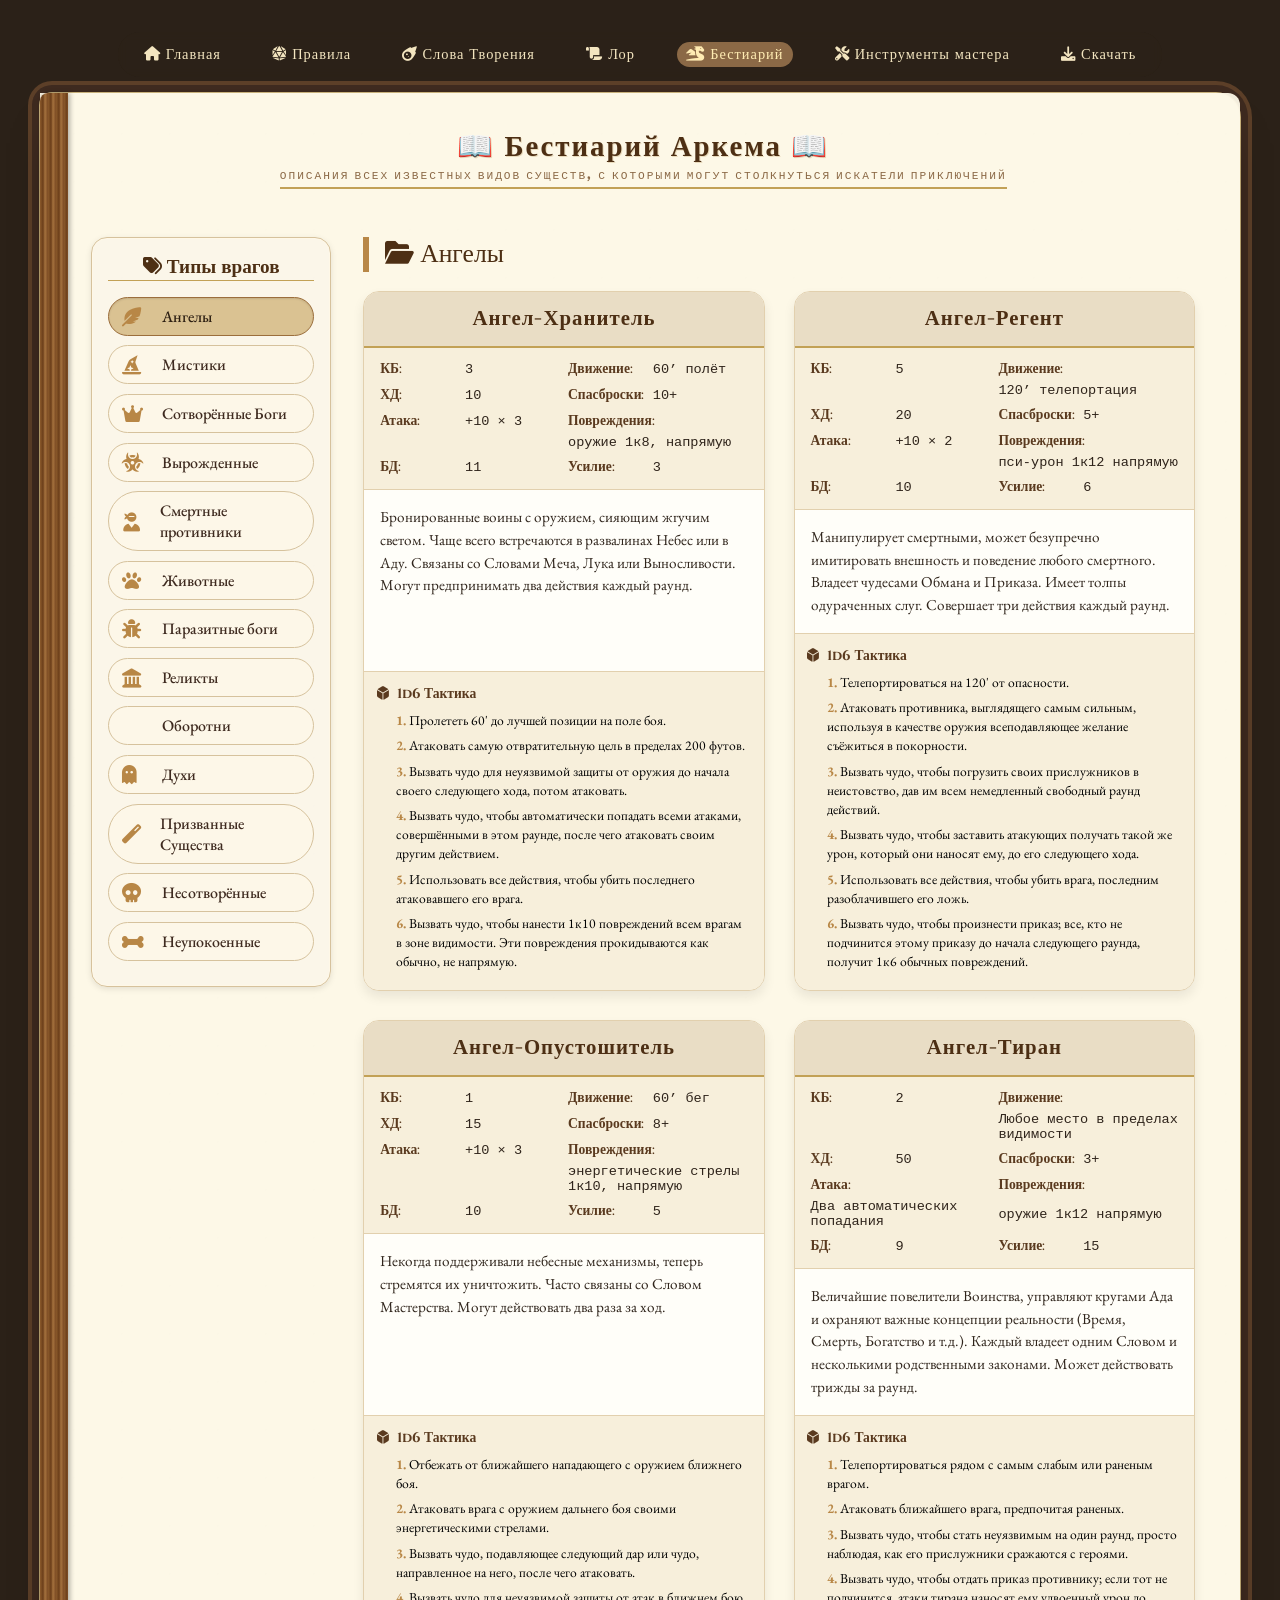
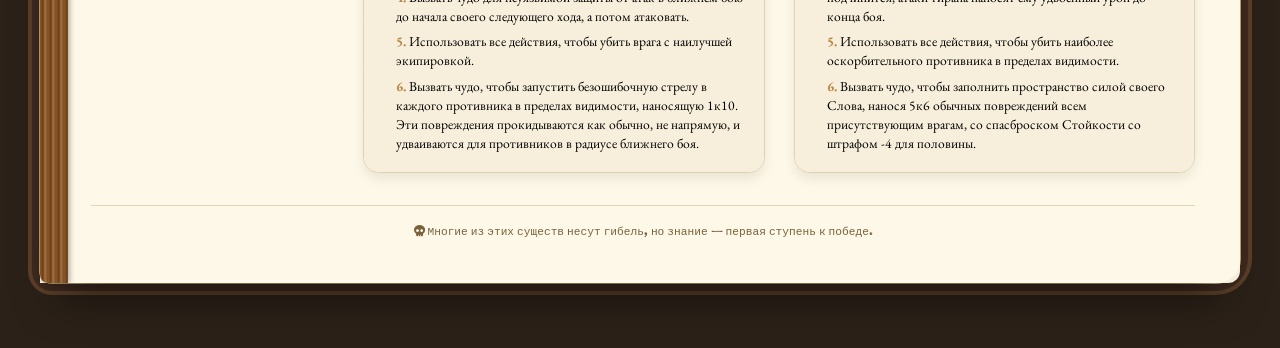
==== commit 21d33537: "8" ====
--- a/bestiary.html
+++ b/bestiary.html
@@ -243,17 +243,14 @@
   <a href="rules.html"><i class="fas fa-dice-d20"></i> Правила</a>
   <a href="words.html"><i class="fas fa-meteor"></i> Слова Творения</a>
   <a href="lore.html"><i class="fas fa-scroll"></i> Лор</a>
-  <a href="bestiary.html" class="active"><i class="fas fa-dragon"></i> Бестиарий существ</a>
+  <a href="bestiary.html" class="active"><i class="fas fa-dragon"></i> Бестиарий</a>
   <a href="tools.html"><i class="fas fa-tools"></i> Инструменты мастера</a>
   <a href="download.html"><i class="fas fa-download"></i> Скачать</a>
 </div>
 
 <div class="book">
   <div class="page">
-    <div class="corner corner-tl"></div>
-    <div class="corner corner-tr"></div>
-    <div class="corner corner-bl"></div>
-    <div class="corner corner-br"></div>
+   
 
     <div style="text-align: center;">
       <div class="page-title">
@@ -389,7 +386,7 @@
       БД: "11",
       Усилие: "Особое"
     },
-    desc: "Сотворённые Боги — конструкты, воплощающие идеалы своих создателей. Обладают фактически неограниченным Усилием и свободно используют дары и чудеса своих Слов. Личные атаки наносят повреждения напрямую. Все существа с 1–2 хит-дайсами в пределах видимости полностью подчинены их воле. При гибели бог взрывается, нанося 10к8 повреждений в радиусе десяти миль или создавая магический монумент. Встречаются в компании теотехнических культов, без которых склонны к упадку.",
+    desc: "Сотворённые Боги — конструкты, воплощающие идеалы своих создателей. Обладают фактически неограниченным Усилием и свободно используют дары и чудеса своих Слов. Личные атаки наносят повреждения напрямую. Все существа с 1–2 хит-дайсами в пределах видимости полностью подчинены их воле. При гибели бог взрывается, нанося 10к8 повреждений в радиусе десяти миль и создавая магический монумент. Встречаются в компании теотехнических культов, без которых склонны к упадку.",
     tactics: [
       "Переместиться, чтобы занять командное место на поле боя, подходящее для внушения благоговейного страха своим врагам или атак дальних противников.",
       "Потратить раунд на наслаждение собственной мощью, используя Слова драматичным, но необязательно полезным способом.",
--- a/css/main.css
+++ b/css/main.css
@@ -1,3 +1,4 @@
+
 /* main.css — общие стили для всех страниц */
 
 * {
@@ -178,6 +179,7 @@
   margin-top: 0.2rem;
 }
 
+/* ========== Аккордеоны ========== */
 .rule-section {
   margin-bottom: 1.8rem;
   border: 1px solid #e2d0ae;
@@ -257,11 +259,13 @@
   font-style: italic;
 }
 
+/* ========== Таблицы ========== */
 .table-wrapper {
   overflow-x: auto;
   margin: 1rem 0;
   border-radius: 8px;
 }
+.damage-table, .level-table, .invocation-table, .scale-table, .resistance-table,
 .lore-table {
   width: 100%;
   border-collapse: collapse;
@@ -269,18 +273,478 @@
   border: 1px solid #d6c29d;
   min-width: 300px;
 }
-.lore-table th,
-.lore-table td {
+.damage-table th, .damage-table td,
+.level-table th, .level-table td,
+.invocation-table th, .invocation-table td,
+.scale-table th, .scale-table td,
+.resistance-table th, .resistance-table td,
+.lore-table th, .lore-table td {
   border: 1px solid #d6c29d;
   padding: 0.5rem;
   text-align: left;
   vertical-align: top;
 }
+.damage-table th, .level-table th, .invocation-table th,
+.scale-table th, .resistance-table th,
 .lore-table th {
   background: #e9ddc5;
   font-family: 'Cinzel', serif;
-}
-
+  font-weight: 600;
+}
+
+/* ========== Бестиарий ========== */
+.bestiary-container {
+  display: flex;
+  flex-wrap: wrap;
+  gap: 2rem;
+  margin-top: 1rem;
+}
+.categories-sidebar {
+  flex: 0 0 240px;
+  background: rgba(250, 245, 235, 0.6);
+  border-radius: 1rem;
+  padding: 1rem;
+  border: 1px solid #d6c29d;
+  box-shadow: inset 0 0 0 1px #fff8e7, 0 2px 6px rgba(0,0,0,0.1);
+  height: fit-content;
+}
+.categories-sidebar h3 {
+  font-family: 'Cinzel', serif;
+  font-size: 1.2rem;
+  text-align: center;
+  margin-bottom: 1rem;
+  color: #4d2f14;
+  border-bottom: 1px solid #c2a156;
+  display: inline-block;
+  width: 100%;
+}
+.cat-btn {
+  display: flex;
+  align-items: center;
+  gap: 0.7rem;
+  width: 100%;
+  background: #fdf7e8;
+  border: 1px solid #d6c29d;
+  border-radius: 2rem;
+  padding: 0.5rem 0.8rem;
+  margin-bottom: 0.6rem;
+  font-family: 'EB Garamond', serif;
+  font-size: 1rem;
+  font-weight: 500;
+  color: #3e2a1f;
+  cursor: pointer;
+  transition: all 0.2s;
+  text-align: left;
+}
+.cat-btn i {
+  width: 1.8rem;
+  font-size: 1.2rem;
+  color: #b88746;
+}
+.cat-btn:hover {
+  background: #ecdbaa;
+  border-color: #b88746;
+}
+.cat-btn.active {
+  background: #dac292;
+  border-color: #9b6e3c;
+  color: #2d1f12;
+  box-shadow: inset 0 1px 2px rgba(0,0,0,0.1);
+}
+.bestiary-content {
+  flex: 1;
+  min-width: 280px;
+}
+.category-title {
+  font-family: 'Cinzel', serif;
+  font-size: 1.6rem;
+  color: #4d2f14;
+  border-left: 6px solid #b88746;
+  padding-left: 1rem;
+  margin-bottom: 1.2rem;
+}
+.creature-grid {
+  display: grid;
+  grid-template-columns: repeat(auto-fill, minmax(380px, 1fr));
+  gap: 1.8rem;
+}
+.creature-card {
+  background: #fefcf5;
+  border-radius: 1rem;
+  border: 1px solid #e2d0ae;
+  overflow: hidden;
+  transition: transform 0.2s, box-shadow 0.2s;
+  box-shadow: 0 6px 12px rgba(0,0,0,0.08);
+  display: flex;
+  flex-direction: column;
+}
+.creature-card:hover {
+  transform: translateY(-4px);
+  box-shadow: 0 12px 24px rgba(0,0,0,0.12);
+}
+.creature-name {
+  background: #e9ddc5;
+  padding: 0.8rem 1rem;
+  font-family: 'Cinzel', serif;
+  font-weight: 600;
+  font-size: 1.3rem;
+  color: #4d2f14;
+  border-bottom: 2px solid #c2a156;
+  text-align: center;
+  letter-spacing: 1px;
+}
+.stats-grid {
+  display: grid;
+  grid-template-columns: repeat(2, 1fr);
+  gap: 0.5rem;
+  padding: 0.8rem 1rem;
+  background: #f7efdb;
+  border-bottom: 1px solid #e2d0ae;
+  font-size: 0.85rem;
+}
+.stat-item {
+  display: flex;
+  align-items: baseline;
+  gap: 0.3rem;
+  flex-wrap: wrap;
+}
+.stat-label {
+  font-family: 'Cinzel', serif;
+  font-weight: 600;
+  color: #5a3a1f;
+  min-width: 80px;
+}
+.stat-value {
+  font-family: 'Courier New', monospace;
+  font-weight: 500;
+  color: #2f241b;
+}
+.creature-desc {
+  padding: 1rem;
+  line-height: 1.5;
+  font-size: 0.95rem;
+  color: #2f241b;
+  flex: 1;
+  background: #fffef9;
+}
+.tactic-table {
+  background: #f7efdb;
+  border-top: 1px solid #e2d0ae;
+  padding: 0.8rem;
+  font-size: 0.85rem;
+}
+.tactic-table h4 {
+  font-family: 'Cinzel', serif;
+  margin-bottom: 0.5rem;
+  color: #5a3a1f;
+  display: flex;
+  align-items: center;
+  gap: 0.5rem;
+}
+.tactic-table ol {
+  margin-left: 1.2rem;
+  list-style-type: none;
+  counter-reset: tactic-counter;
+}
+.tactic-table li {
+  counter-increment: tactic-counter;
+  margin-bottom: 0.4rem;
+  line-height: 1.4;
+}
+.tactic-table li::before {
+  content: counter(tactic-counter) ". ";
+  font-weight: bold;
+  color: #b88746;
+}
+.empty-message {
+  text-align: center;
+  font-style: italic;
+  padding: 2rem;
+  background: #faf3e4;
+  border-radius: 1rem;
+  color: #7a623c;
+}
+
+/* ========== Инструменты мастера ========== */
+.generator-section {
+  margin-bottom: 2.5rem;
+  border-bottom: 1px solid #e2d0ae;
+  padding-bottom: 1.5rem;
+}
+.generator-section:last-child {
+  border-bottom: none;
+}
+.generator-title {
+  font-family: 'Cinzel', serif;
+  font-size: 1.4rem;
+  color: #4d2f14;
+  margin-bottom: 1rem;
+  display: flex;
+  align-items: center;
+  gap: 0.5rem;
+}
+.generator-panel {
+  background: rgba(250, 245, 235, 0.7);
+  border: 1px solid #e2d0ae;
+  border-radius: 1rem;
+  padding: 1.2rem;
+  margin-bottom: 1rem;
+  display: flex;
+  flex-wrap: wrap;
+  align-items: center;
+  gap: 1rem;
+  justify-content: space-between;
+}
+.generator-controls {
+  display: flex;
+  gap: 1rem;
+  flex-wrap: wrap;
+  align-items: center;
+}
+.generator-controls label {
+  font-family: 'Cinzel', serif;
+  color: #4d2f14;
+}
+select, input, button {
+  background: #fef5e6;
+  border: 1px solid #ccaa70;
+  padding: 0.5rem 1rem;
+  border-radius: 2rem;
+  font-family: 'EB Garamond', serif;
+  font-size: 0.9rem;
+  cursor: pointer;
+  transition: 0.2s;
+}
+select:hover, input:hover, button:hover {
+  background: #ecdbaa;
+  border-color: #aa7a3c;
+}
+button i {
+  margin-right: 0.5rem;
+}
+.result-card {
+  background: #fefcf5;
+  border: 1px solid #e2d0ae;
+  border-radius: 1rem;
+  padding: 1.5rem;
+  box-shadow: 0 4px 8px rgba(0,0,0,0.05);
+}
+.result-section {
+  margin-bottom: 1.2rem;
+  border-left: 3px solid #b88746;
+  padding-left: 1rem;
+}
+.result-section h3 {
+  font-family: 'Cinzel', serif;
+  font-size: 1.1rem;
+  margin-bottom: 0.5rem;
+  color: #5a3a1f;
+}
+.result-section p {
+  margin: 0;
+  line-height: 1.5;
+}
+.result-section ul {
+  margin: 0.5rem 0 0 1.2rem;
+}
+.result-section li {
+  margin-bottom: 0.3rem;
+}
+.room-list {
+  display: flex;
+  flex-direction: column;
+  gap: 1rem;
+}
+.room-item {
+  background: #fdf7e8;
+  border: 1px solid #e2d0ae;
+  border-radius: 0.5rem;
+  padding: 0.8rem;
+}
+.room-name {
+  font-family: 'Cinzel', serif;
+  font-weight: bold;
+  color: #4d2f14;
+  margin-bottom: 0.3rem;
+}
+
+/* ========== Скачать ========== */
+.download-container {
+  display: flex;
+  justify-content: center;
+  align-items: center;
+  margin: 2rem 0;
+}
+.download-card {
+  background: #fefcf5;
+  border: 1px solid #e2d0ae;
+  border-radius: 1rem;
+  padding: 2rem;
+  max-width: 450px;
+  width: 100%;
+  transition: transform 0.2s, box-shadow 0.2s;
+  box-shadow: 0 4px 12px rgba(0,0,0,0.05);
+  display: flex;
+  flex-direction: column;
+  align-items: center;
+  text-align: center;
+}
+.download-card:hover {
+  transform: translateY(-5px);
+  box-shadow: 0 12px 24px rgba(0,0,0,0.1);
+}
+.book-icon {
+  font-size: 4rem;
+  color: #b88746;
+  margin-bottom: 1rem;
+}
+.download-card h3 {
+  font-family: 'Cinzel', serif;
+  font-size: 1.6rem;
+  color: #4d2f14;
+  margin-bottom: 0.5rem;
+}
+.download-card .version {
+  font-family: 'Special Elite', monospace;
+  font-size: 0.8rem;
+  color: #8b6946;
+  margin-bottom: 1rem;
+  letter-spacing: 1px;
+}
+.download-card p {
+  font-size: 0.95rem;
+  line-height: 1.5;
+  color: #2f241b;
+  margin-bottom: 1.5rem;
+}
+.btn-download {
+  display: inline-flex;
+  align-items: center;
+  gap: 0.7rem;
+  background: #e9ddc5;
+  border: 1px solid #c2a156;
+  padding: 0.8rem 1.8rem;
+  border-radius: 3rem;
+  font-family: 'Cinzel', serif;
+  font-size: 1rem;
+  font-weight: 600;
+  color: #4d2f14;
+  text-decoration: none;
+  transition: all 0.2s;
+}
+.btn-download:hover {
+  background: #dac292;
+  border-color: #9b6e3c;
+  transform: scale(1.02);
+  cursor: pointer;
+}
+.btn-download i {
+  font-size: 1.2rem;
+}
+.note {
+  background: #f7efdb;
+  border-left: 4px solid #b88746;
+  padding: 1rem;
+  margin: 1.5rem 0;
+  font-size: 0.85rem;
+  color: #5a3a1f;
+  border-radius: 0.5rem;
+  text-align: left;
+}
+.note i {
+  margin-right: 0.5rem;
+  color: #b88746;
+}
+.editable-hint {
+  font-size: 0.7rem;
+  color: #a27e4a;
+  border-top: 1px dashed #d4bd86;
+  margin-top: 0.5rem;
+  padding-top: 0.3rem;
+  font-family: monospace;
+  text-align: center;
+}
+
+/* ========== Лор ========== */
+.lore-section {
+  margin-bottom: 2rem;
+}
+.lore-section h2 {
+  font-family: 'Cinzel', serif;
+  color: #4d2f14;
+  border-bottom: 2px solid #c2a156;
+  display: inline-block;
+  margin: 1.5rem 0 1rem 0;
+  padding-bottom: 0.3rem;
+  font-size: 1.5rem;
+}
+.lore-section h3 {
+  font-family: 'Cinzel', serif;
+  color: #5a3a1f;
+  margin: 1rem 0 0.5rem 0;
+  font-size: 1.2rem;
+}
+.lore-section p {
+  margin-bottom: 0.8rem;
+  line-height: 1.5;
+  color: #2f241b;
+}
+.lore-section ul, .lore-section ol {
+  margin-left: 1.5rem;
+  margin-bottom: 0.8rem;
+}
+.lore-section li {
+  margin-bottom: 0.3rem;
+}
+.state-block {
+  margin-bottom: 1.8rem;
+  padding-left: 1rem;
+  border-left: 3px solid #b88746;
+}
+.state-block h3 {
+  margin-top: 0;
+}
+.country-map {
+  margin: 1rem 0 1rem 0;
+  text-align: center;
+  border: 1px solid #d6c29d;
+  border-radius: 12px;
+  padding: 0.5rem;
+  background: #fdf7e8;
+  box-shadow: 0 2px 8px rgba(0,0,0,0.05);
+  max-width: 350px;
+}
+.country-map img {
+  max-width: 100%;
+  height: auto;
+  border-radius: 8px;
+  display: block;
+  margin: 0 auto;
+}
+.map-caption {
+  font-family: 'Special Elite', monospace;
+  font-size: 0.7rem;
+  color: #8b6946;
+  margin-top: 0.5rem;
+  font-style: italic;
+}
+
+/* ========== Общие элементы ========== */
+.footer-note {
+  margin-top: 2rem;
+  text-align: center;
+  font-size: 0.7rem;
+  color: #7b623c;
+  border-top: 1px solid #e4d3b5;
+  padding-top: 1.2rem;
+  display: flex;
+  justify-content: center;
+  gap: 1.5rem;
+  flex-wrap: wrap;
+  font-family: 'Special Elite', monospace;
+}
+
+/* ========== Адаптивность ========== */
 @media (max-width: 800px) {
   body {
     padding: 1rem;
@@ -313,6 +777,53 @@
   .section-content.open {
     padding: 1rem;
   }
+  .bestiary-container {
+    flex-direction: column;
+  }
+  .categories-sidebar {
+    flex: auto;
+    width: 100%;
+    display: flex;
+    flex-wrap: wrap;
+    gap: 0.5rem;
+  }
+  .categories-sidebar h3 {
+    width: 100%;
+  }
+  .cat-btn {
+    display: inline-flex;
+    width: auto;
+    margin-right: 0.5rem;
+    margin-bottom: 0.5rem;
+  }
+  .stats-grid {
+    grid-template-columns: 1fr;
+  }
+  .stat-item {
+    justify-content: space-between;
+  }
+  .generator-panel {
+    flex-direction: column;
+    align-items: stretch;
+  }
+  .generator-controls {
+    justify-content: space-between;
+  }
+  .lore-section h2 {
+    font-size: 1.3rem;
+  }
+  .lore-section h3 {
+    font-size: 1.1rem;
+  }
+  .country-map {
+    max-width: 100%;
+  }
+  .download-card {
+    padding: 1.5rem;
+  }
+  .download-card h3 {
+    font-size: 1.3rem;
+  }
 }
 
 @keyframes fadeBook {
@@ -324,4 +835,4 @@
     opacity: 1;
     transform: translateY(0) rotateX(0);
   }
-}+}
